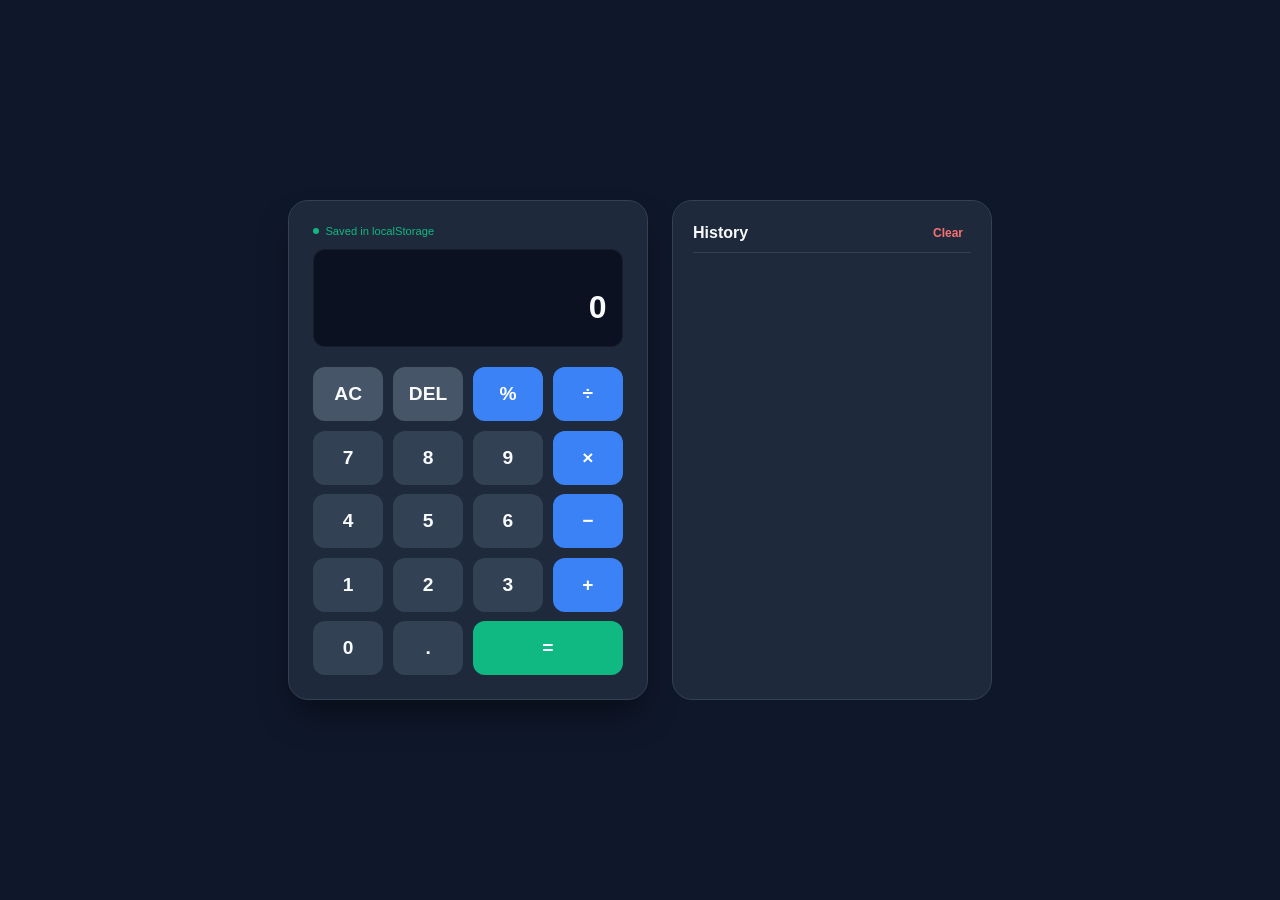
==== 03 Hard/Calculator/index.html @ 37007280 "Calculator" ====
<!doctype html>
<html lang="en">
  <head>
    <meta charset="UTF-8" />
    <meta name="viewport" content="width=device-width, initial-scale=1.0" />
    <title>Calculator with LocalStorage</title>
    <link rel="stylesheet" href="styles.css" />
  </head>
  <body>
    <div class="app-container">
      <!-- Calculator Main -->
      <div class="calculator">
        <div class="sync-status">
          <span class="sync-dot"></span>
          <span>Saved in localStorage</span>
        </div>

        <div class="display-screen">
          <div id="display-history" class="display-history"></div>
          <div id="display-current" class="display-current">0</div>
        </div>

        <div class="keypad">
          <button class="btn-action" data-action="clear">AC</button>
          <button class="btn-action" data-action="delete">DEL</button>
          <button class="btn-op" data-action="%">%</button>
          <button class="btn-op" data-action="/">÷</button>

          <button class="btn-num" data-num="7">7</button>
          <button class="btn-num" data-num="8">8</button>
          <button class="btn-num" data-num="9">9</button>
          <button class="btn-op" data-action="*">×</button>

          <button class="btn-num" data-num="4">4</button>
          <button class="btn-num" data-num="5">5</button>
          <button class="btn-num" data-num="6">6</button>
          <button class="btn-op" data-action="-">−</button>

          <button class="btn-num" data-num="1">1</button>
          <button class="btn-num" data-num="2">2</button>
          <button class="btn-num" data-num="3">3</button>
          <button class="btn-op" data-action="+">+</button>

          <button class="btn-num" data-num="0">0</button>
          <button class="btn-num" data-num=".">.</button>
          <button class="btn-equal" data-action="calculate">=</button>
        </div>
      </div>

      <!-- History Sidebar -->
      <div class="history-card">
        <div class="history-header">
          <h3>History</h3>
          <button id="clear-history-btn" class="btn-clear-history">
            Clear
          </button>
        </div>
        <ul id="history-list" class="history-list"></ul>
      </div>
    </div>
  </body>
  <script src="script.js"></script>
</html>
---- 03 Hard/Calculator/styles.css ----
:root {
  --bg: #0f172a;
  --calc-bg: #1e293b;
  --screen-bg: #0b1120;
  --text-main: #f8fafc;
  --text-muted: #94a3b8;
  --btn-num: #334155;
  --btn-num-hover: #475569;
  --btn-op: #3b82f6;
  --btn-op-hover: #2563eb;
  --btn-action: #475569;
  --btn-action-hover: #64748b;
  --btn-equal: #10b981;
  --btn-equal-hover: #059669;
  --border: #334155;
}

* {
  box-sizing: border-box;
  margin: 0;
  padding: 0;
  font-family:
    -apple-system, BlinkMacSystemFont, "Segoe UI", Roboto, sans-serif;
}

body {
  background-color: var(--bg);
  color: var(--text-main);
  min-height: 100vh;
  display: flex;
  justify-content: center;
  align-items: center;
  padding: 1.5rem;
}

.app-container {
  display: flex;
  flex-wrap: wrap;
  gap: 1.5rem;
  max-width: 760px;
  width: 100%;
  justify-content: center;
}

.calculator {
  background: var(--calc-bg);
  border-radius: 20px;
  padding: 1.5rem;
  box-shadow: 0 20px 35px -10px rgba(0, 0, 0, 0.5);
  border: 1px solid var(--border);
  width: 100%;
  max-width: 360px;
}

.display-screen {
  background: var(--screen-bg);
  border-radius: 12px;
  padding: 1.25rem 1rem;
  margin-bottom: 1.25rem;
  text-align: right;
  min-height: 90px;
  display: flex;
  flex-direction: column;
  justify-content: space-between;
  border: 1px solid rgba(255, 255, 255, 0.05);
  word-wrap: break-word;
  word-break: break-all;
}

.display-history {
  font-size: 0.85rem;
  color: var(--text-muted);
  min-height: 1.2rem;
}

.display-current {
  font-size: 2rem;
  font-weight: 600;
  letter-spacing: -0.5px;
  color: var(--text-main);
}

.sync-status {
  font-size: 0.7rem;
  color: #10b981;
  margin-bottom: 0.75rem;
  display: flex;
  align-items: center;
  gap: 0.4rem;
}

.sync-dot {
  width: 6px;
  height: 6px;
  background: #10b981;
  border-radius: 50%;
}

.keypad {
  display: grid;
  grid-template-columns: repeat(4, 1fr);
  gap: 0.6rem;
}

button {
  border: none;
  outline: none;
  border-radius: 12px;
  font-size: 1.2rem;
  font-weight: 600;
  padding: 1rem 0;
  cursor: pointer;
  user-select: none;
  transition:
    background-color 0.15s,
    transform 0.05s;
}

button:active {
  transform: scale(0.96);
}

.btn-num {
  background: var(--btn-num);
  color: var(--text-main);
}
.btn-num:hover {
  background: var(--btn-num-hover);
}

.btn-op {
  background: var(--btn-op);
  color: #ffffff;
}
.btn-op:hover {
  background: var(--btn-op-hover);
}

.btn-action {
  background: var(--btn-action);
  color: var(--text-main);
}
.btn-action:hover {
  background: var(--btn-action-hover);
}

.btn-equal {
  background: var(--btn-equal);
  color: #ffffff;
  grid-column: span 2;
}
.btn-equal:hover {
  background: var(--btn-equal-hover);
}

/* History Log Sidebar */
.history-card {
  background: var(--calc-bg);
  border-radius: 20px;
  padding: 1.25rem;
  border: 1px solid var(--border);
  width: 100%;
  max-width: 320px;
  display: flex;
  flex-direction: column;
}

.history-header {
  display: flex;
  justify-content: space-between;
  align-items: center;
  margin-bottom: 1rem;
  padding-bottom: 0.5rem;
  border-bottom: 1px solid var(--border);
}

.history-header h3 {
  font-size: 1rem;
  color: var(--text-main);
}

.btn-clear-history {
  background: transparent;
  border: none;
  color: #f87171;
  font-size: 0.75rem;
  padding: 0.3rem 0.5rem;
  cursor: pointer;
  border-radius: 6px;
}

.btn-clear-history:hover {
  background: rgba(239, 68, 68, 0.1);
}

.history-list {
  list-style: none;
  overflow-y: auto;
  max-height: 280px;
  display: flex;
  flex-direction: column;
  gap: 0.6rem;
}

.history-item {
  background: var(--screen-bg);
  padding: 0.6rem 0.75rem;
  border-radius: 8px;
  font-size: 0.85rem;
  cursor: pointer;
  transition: background 0.15s;
}

.history-item:hover {
  background: #1e293b;
}

.history-expr {
  color: var(--text-muted);
  font-size: 0.75rem;
}

.history-res {
  font-size: 1rem;
  font-weight: 600;
  color: var(--text-main);
}

.empty-msg {
  color: var(--text-muted);
  font-size: 0.8rem;
  text-align: center;
  margin-top: 2rem;
}
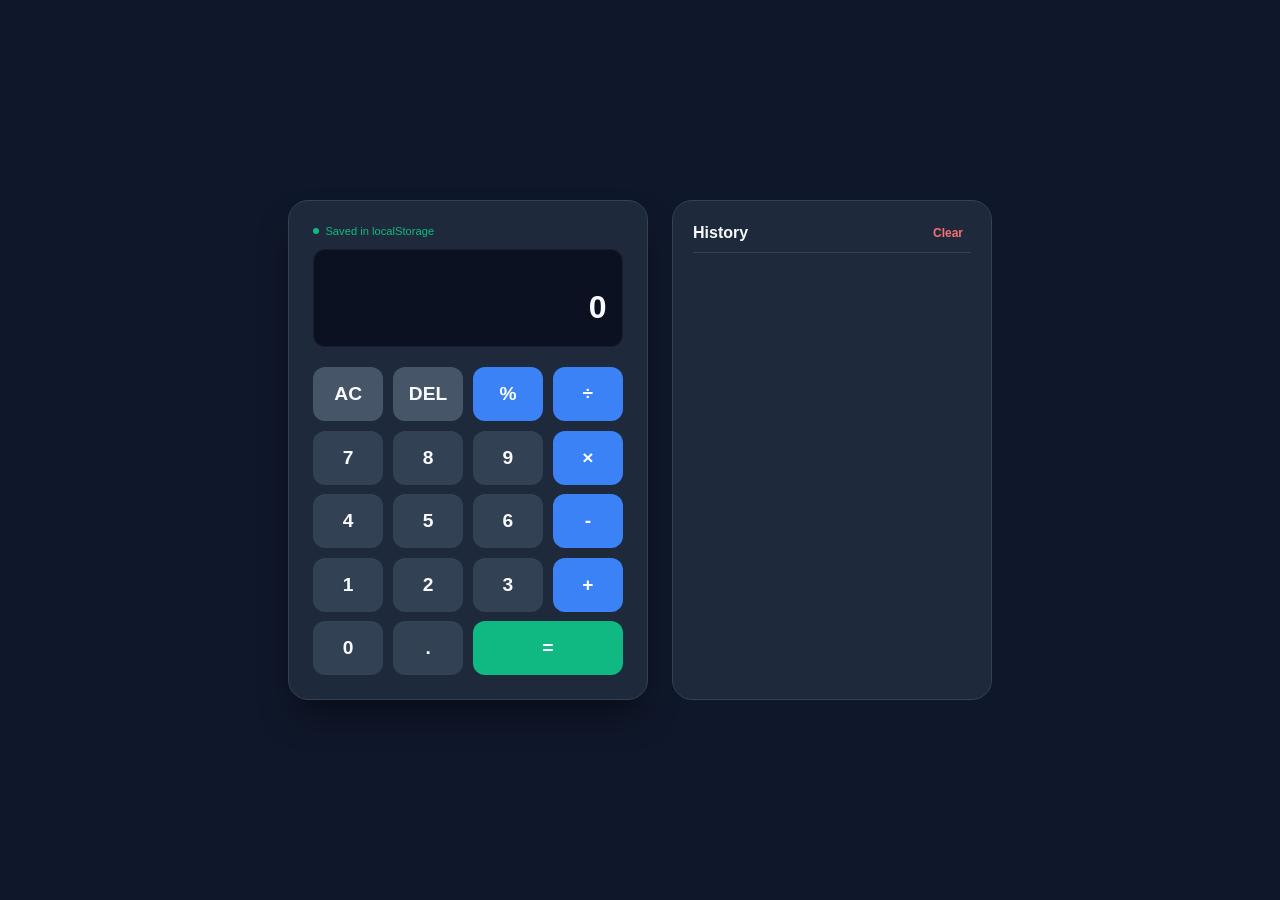
==== commit 6b59d582: "website" ====
--- a/03 Hard/Calculator/index.html
+++ b/03 Hard/Calculator/index.html
@@ -34,7 +34,7 @@
           <button class="btn-num" data-num="4">4</button>
           <button class="btn-num" data-num="5">5</button>
           <button class="btn-num" data-num="6">6</button>
-          <button class="btn-op" data-action="-">−</button>
+          <button class="btn-op" data-action="-">-</button>
 
           <button class="btn-num" data-num="1">1</button>
           <button class="btn-num" data-num="2">2</button>
